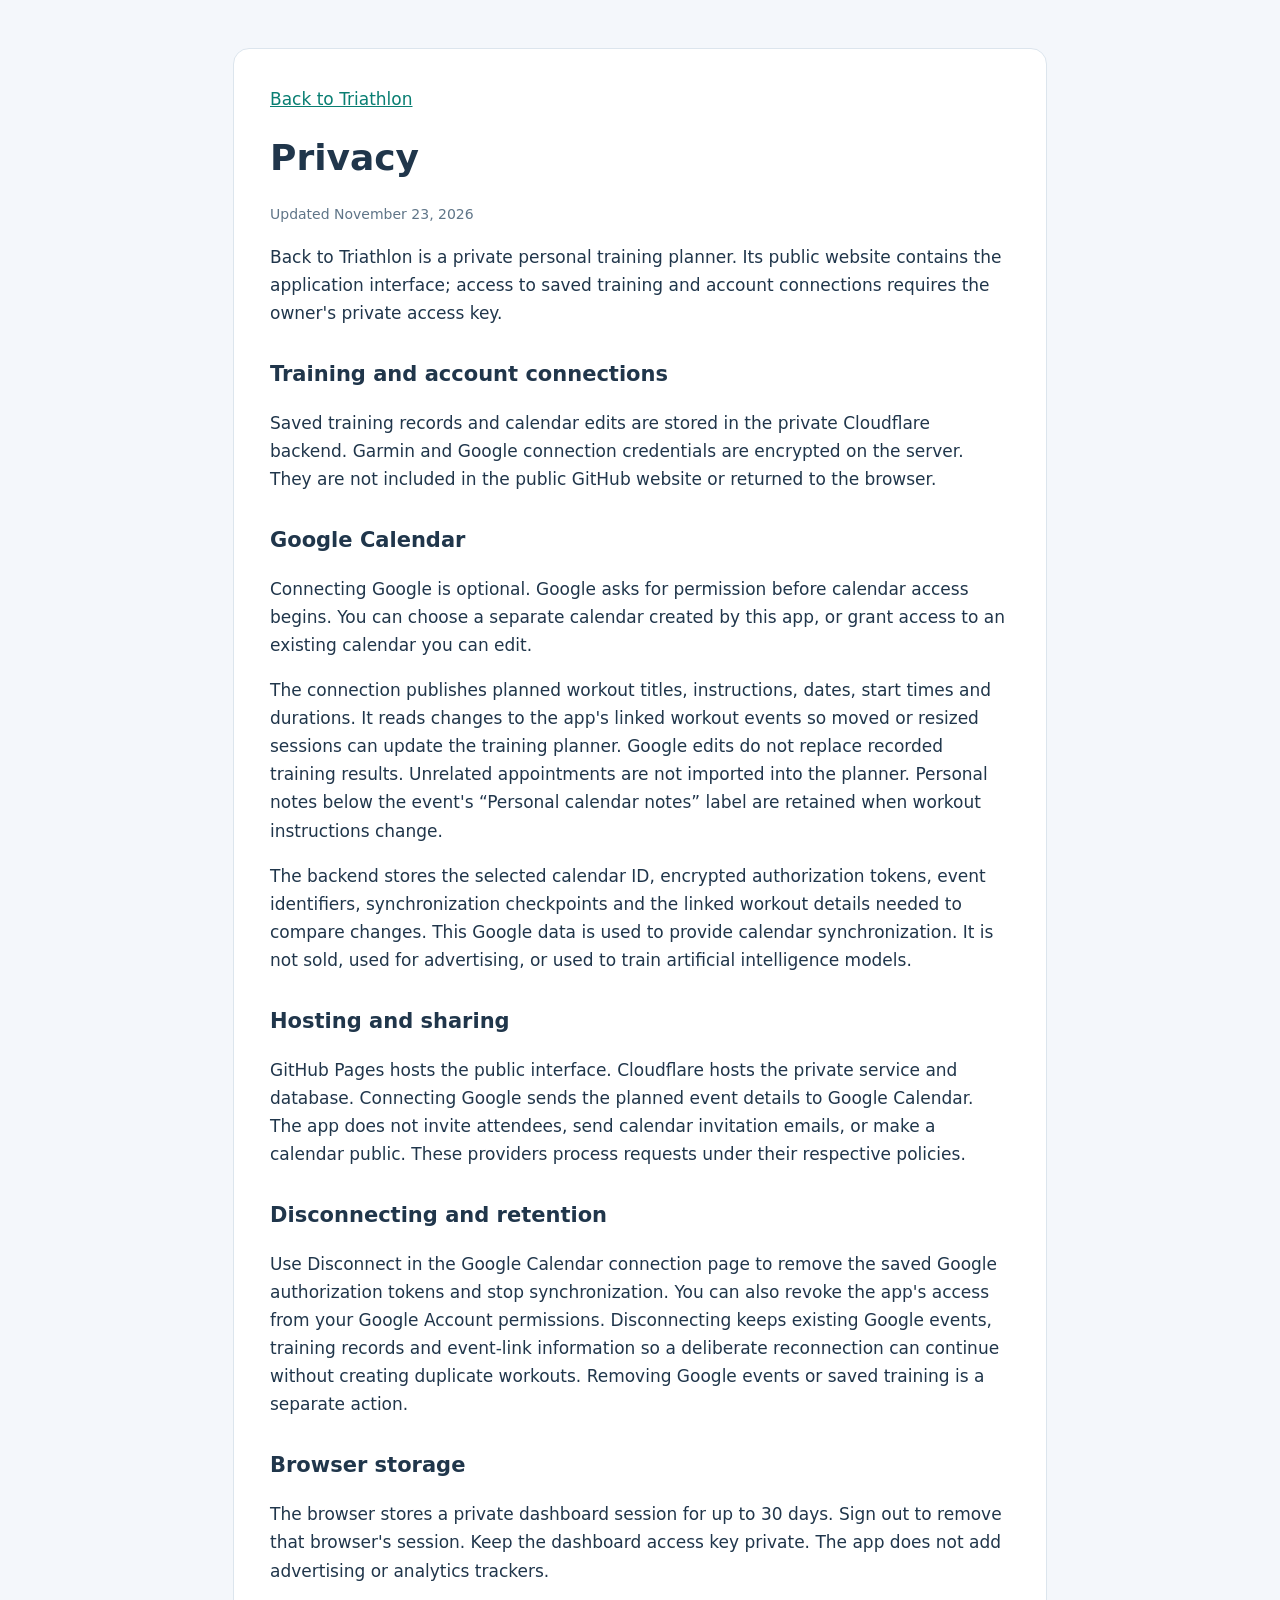
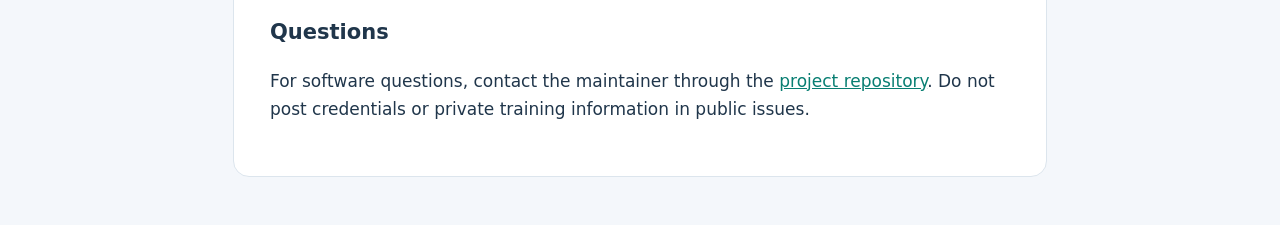
==== privacy.html @ 38252250 "Add Google Calendar synchronization controls and privacy details" ====
<!doctype html>
<html lang="en"><head><meta charset="utf-8"><meta name="viewport" content="width=device-width,initial-scale=1"><title>Privacy · Back to Triathlon</title><style>body{font:17px/1.65 system-ui,sans-serif;color:#20364b;background:#f4f7fb;margin:0;padding:48px 22px}main{max-width:740px;margin:auto;background:white;border:1px solid #dce5ed;border-radius:16px;padding:36px}h1{line-height:1.15;font-size:36px}h2{font-size:21px;margin-top:30px}a{color:#087e72}.date{color:#5f7588;font-size:14px}</style></head>
<body><main><a href="./">Back to Triathlon</a><h1>Privacy</h1><p class="date">Updated November 23, 2026</p>
<p>Back to Triathlon is a private personal training planner. Its public website contains the application interface; access to saved training and account connections requires the owner's private access key.</p>
<h2>Training and account connections</h2><p>Saved training records and calendar edits are stored in the private Cloudflare backend. Garmin and Google connection credentials are encrypted on the server. They are not included in the public GitHub website or returned to the browser.</p>
<h2>Google Calendar</h2><p>Connecting Google is optional. Google asks for permission before calendar access begins. You can choose a separate calendar created by this app, or grant access to an existing calendar you can edit.</p><p>The connection publishes planned workout titles, instructions, dates, start times and durations. It reads changes to the app's linked workout events so moved or resized sessions can update the training planner. Google edits do not replace recorded training results. Unrelated appointments are not imported into the planner. Personal notes below the event's “Personal calendar notes” label are retained when workout instructions change.</p><p>The backend stores the selected calendar ID, encrypted authorization tokens, event identifiers, synchronization checkpoints and the linked workout details needed to compare changes. This Google data is used to provide calendar synchronization. It is not sold, used for advertising, or used to train artificial intelligence models.</p>
<h2>Hosting and sharing</h2><p>GitHub Pages hosts the public interface. Cloudflare hosts the private service and database. Connecting Google sends the planned event details to Google Calendar. The app does not invite attendees, send calendar invitation emails, or make a calendar public. These providers process requests under their respective policies.</p>
<h2>Disconnecting and retention</h2><p>Use Disconnect in the Google Calendar connection page to remove the saved Google authorization tokens and stop synchronization. You can also revoke the app's access from your Google Account permissions. Disconnecting keeps existing Google events, training records and event-link information so a deliberate reconnection can continue without creating duplicate workouts. Removing Google events or saved training is a separate action.</p>
<h2>Browser storage</h2><p>The browser stores a private dashboard session for up to 30 days. Sign out to remove that browser's session. Keep the dashboard access key private. The app does not add advertising or analytics trackers.</p>
<h2>Questions</h2><p>For software questions, contact the maintainer through the <a href="https://github.com/helloanil/back-to-triathlon">project repository</a>. Do not post credentials or private training information in public issues.</p>
</main></body></html>
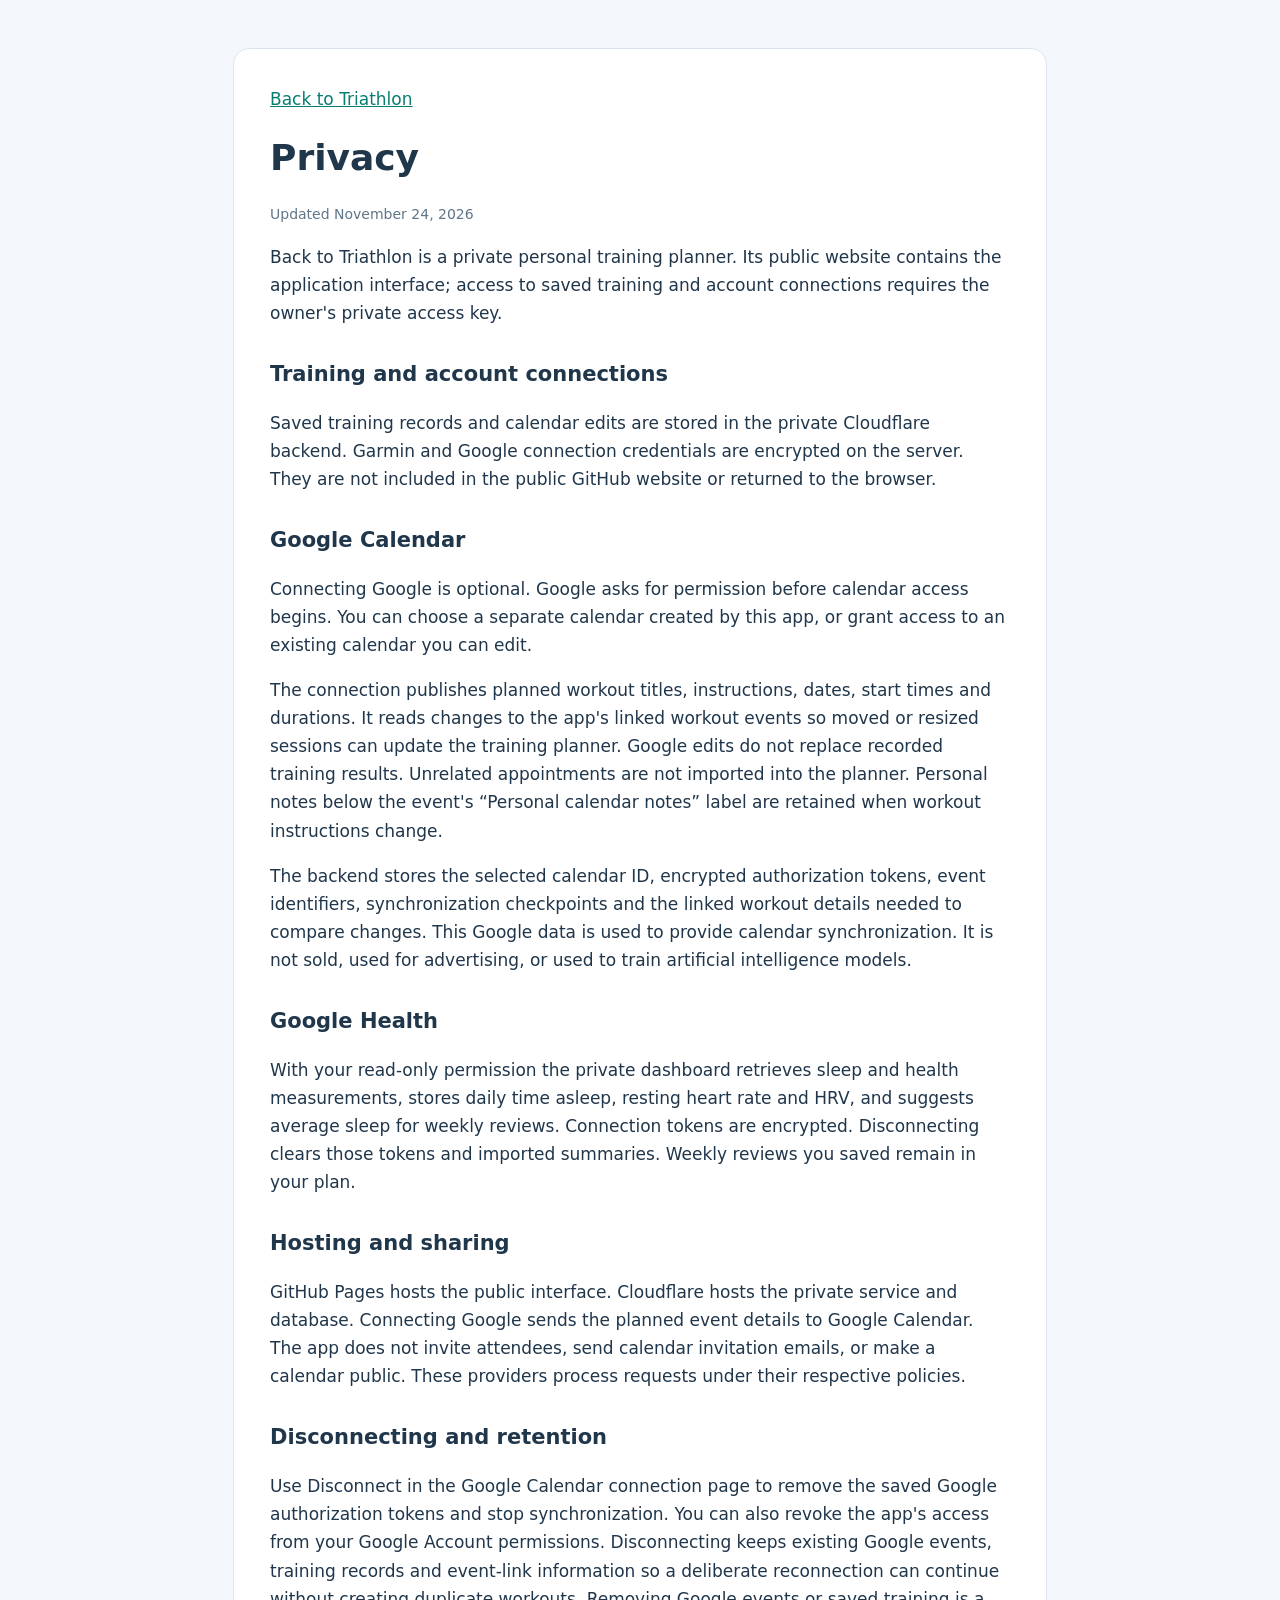
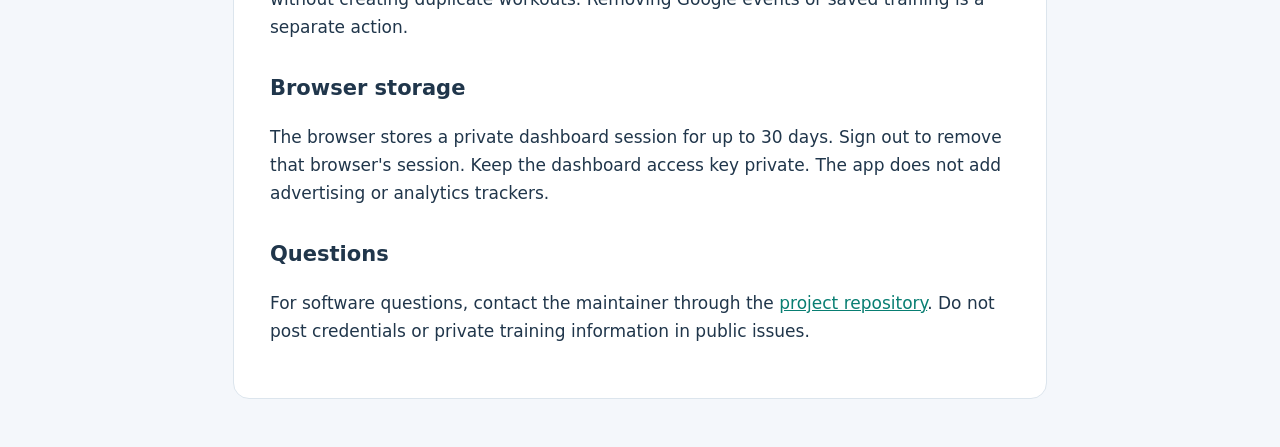
==== commit 083d69b4: "Add private Google Health sync and weekly sleep prefill" ====
--- a/privacy.html
+++ b/privacy.html
@@ -1,9 +1,10 @@
 <!doctype html>
 <html lang="en"><head><meta charset="utf-8"><meta name="viewport" content="width=device-width,initial-scale=1"><title>Privacy · Back to Triathlon</title><style>body{font:17px/1.65 system-ui,sans-serif;color:#20364b;background:#f4f7fb;margin:0;padding:48px 22px}main{max-width:740px;margin:auto;background:white;border:1px solid #dce5ed;border-radius:16px;padding:36px}h1{line-height:1.15;font-size:36px}h2{font-size:21px;margin-top:30px}a{color:#087e72}.date{color:#5f7588;font-size:14px}</style></head>
-<body><main><a href="./">Back to Triathlon</a><h1>Privacy</h1><p class="date">Updated November 23, 2026</p>
+<body><main><a href="./">Back to Triathlon</a><h1>Privacy</h1><p class="date">Updated November 24, 2026</p>
 <p>Back to Triathlon is a private personal training planner. Its public website contains the application interface; access to saved training and account connections requires the owner's private access key.</p>
 <h2>Training and account connections</h2><p>Saved training records and calendar edits are stored in the private Cloudflare backend. Garmin and Google connection credentials are encrypted on the server. They are not included in the public GitHub website or returned to the browser.</p>
 <h2>Google Calendar</h2><p>Connecting Google is optional. Google asks for permission before calendar access begins. You can choose a separate calendar created by this app, or grant access to an existing calendar you can edit.</p><p>The connection publishes planned workout titles, instructions, dates, start times and durations. It reads changes to the app's linked workout events so moved or resized sessions can update the training planner. Google edits do not replace recorded training results. Unrelated appointments are not imported into the planner. Personal notes below the event's “Personal calendar notes” label are retained when workout instructions change.</p><p>The backend stores the selected calendar ID, encrypted authorization tokens, event identifiers, synchronization checkpoints and the linked workout details needed to compare changes. This Google data is used to provide calendar synchronization. It is not sold, used for advertising, or used to train artificial intelligence models.</p>
+<h2>Google Health</h2><p>With your read-only permission the private dashboard retrieves sleep and health measurements, stores daily time asleep, resting heart rate and HRV, and suggests average sleep for weekly reviews. Connection tokens are encrypted. Disconnecting clears those tokens and imported summaries. Weekly reviews you saved remain in your plan.</p>
 <h2>Hosting and sharing</h2><p>GitHub Pages hosts the public interface. Cloudflare hosts the private service and database. Connecting Google sends the planned event details to Google Calendar. The app does not invite attendees, send calendar invitation emails, or make a calendar public. These providers process requests under their respective policies.</p>
 <h2>Disconnecting and retention</h2><p>Use Disconnect in the Google Calendar connection page to remove the saved Google authorization tokens and stop synchronization. You can also revoke the app's access from your Google Account permissions. Disconnecting keeps existing Google events, training records and event-link information so a deliberate reconnection can continue without creating duplicate workouts. Removing Google events or saved training is a separate action.</p>
 <h2>Browser storage</h2><p>The browser stores a private dashboard session for up to 30 days. Sign out to remove that browser's session. Keep the dashboard access key private. The app does not add advertising or analytics trackers.</p>
